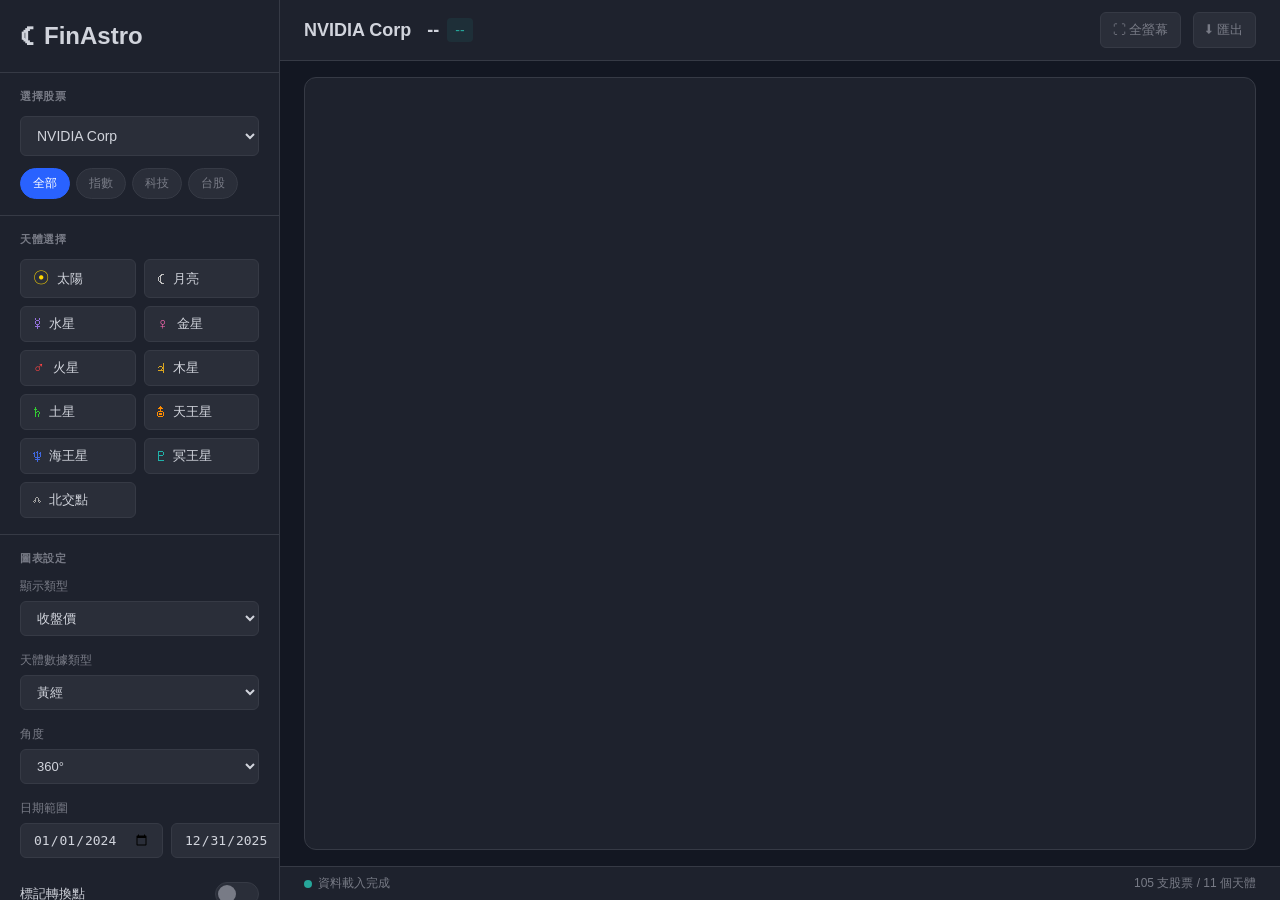
==== v2.html @ 16fbf676 "新增 v2 版本 - 深色金融風格 + 側邊欄佈局 新增檔案: - v2.html - 新版頁面 - static/css/v2.css - 深色主題樣式 - static/js/financescr" ====
<!DOCTYPE html>
<html lang="zh-TW">
<head>
    <meta charset="UTF-8">
    <meta name="viewport" content="width=device-width, initial-scale=1.0">
    <title>FinAstro v2 - 財經星象圖表</title>
    <link rel="stylesheet" href="static/css/v2.css">
    <div id="stored-data"></div>
</head>
<body>
    <!-- 側邊欄 -->
    <aside class="sidebar">
        <!-- Logo -->
        <div class="sidebar-header">
            <div class="logo">
                <span class="logo-icon">&#9790;</span>
                <span>FinAstro</span>
            </div>
        </div>

        <!-- 股票選擇 -->
        <div class="sidebar-section">
            <div class="section-title">選擇股票</div>
            <select class="stock-select" id="stock-select">
                <!-- 動態載入 -->
            </select>
            <div class="category-tabs">
                <span class="category-tab active" data-category="all">全部</span>
                <span class="category-tab" data-category="index">指數</span>
                <span class="category-tab" data-category="tech">科技</span>
                <span class="category-tab" data-category="tw">台股</span>
            </div>
        </div>

        <!-- 天體選擇 -->
        <div class="sidebar-section">
            <div class="section-title">天體選擇</div>
            <div class="body-grid" id="body-list">
                <!-- 動態載入 -->
            </div>
        </div>

        <!-- 圖表設定 -->
        <div class="sidebar-section">
            <div class="section-title">圖表設定</div>

            <div class="setting-group">
                <label class="setting-label">顯示類型</label>
                <select class="setting-select" id="stock-display-type">
                    <!-- 動態載入 -->
                </select>
            </div>

            <div class="setting-group">
                <label class="setting-label">天體數據類型</label>
                <select class="setting-select" id="body-data-type">
                    <!-- 動態載入 -->
                </select>
            </div>

            <div class="setting-group">
                <label class="setting-label">角度</label>
                <select class="setting-select" id="body-angle">
                    <!-- 動態載入 -->
                </select>
            </div>

            <div class="setting-group">
                <label class="setting-label">日期範圍</label>
                <div class="date-range">
                    <input type="date" class="date-input" id="graph_start_date" value="2024-01-01">
                    <input type="date" class="date-input" id="graph_end_date" value="2025-12-31">
                </div>
            </div>

            <div class="toggle-group">
                <span class="toggle-label">標記轉換點</span>
                <label class="toggle-switch">
                    <input type="checkbox" id="show_markers">
                    <span class="toggle-slider"></span>
                </label>
            </div>

            <div class="toggle-group">
                <span class="toggle-label">顯示中文名稱</span>
                <label class="toggle-switch">
                    <input type="checkbox" id="show_text">
                    <span class="toggle-slider"></span>
                </label>
            </div>

            <button class="update-button" id="update-button" type="button" disabled>
                資料讀取中...
            </button>
        </div>
    </aside>

    <!-- 主要內容區 -->
    <main class="main-content">
        <!-- 頂部工具列 -->
        <div class="toolbar">
            <div class="toolbar-left">
                <span class="current-stock" id="current-stock-name">NVIDIA Corp</span>
                <div class="stock-price">
                    <span class="price-value" id="current-price">--</span>
                    <span class="price-change up" id="price-change">--</span>
                </div>
            </div>
            <div class="toolbar-right">
                <button class="toolbar-btn" id="btn-fullscreen">&#x26F6; 全螢幕</button>
                <button class="toolbar-btn" id="btn-export">&#x2B07; 匯出</button>
            </div>
        </div>

        <!-- 圖表容器 -->
        <div class="chart-container">
            <div class="chart-wrapper">
                <div id="graph"></div>
            </div>
        </div>

        <!-- 狀態列 -->
        <div class="status-bar">
            <div class="status-item">
                <span class="status-dot"></span>
                <span id="status-text">準備就緒</span>
            </div>
            <div class="status-item">
                <span id="data-count">105 支股票 / 11 個天體</span>
            </div>
        </div>
    </main>

    <script src="https://cdn.plot.ly/plotly-3.0.1.min.js"></script>
    <script src="static/js/financescript-v2.js"></script>
</body>
</html>
---- static/css/v2.css ----
/* FinAstro v2 - 深色金融風格 */

:root {
    --bg-primary: #131722;
    --bg-secondary: #1e222d;
    --bg-tertiary: #2a2e39;
    --bg-hover: #363a45;
    --text-primary: #d1d4dc;
    --text-secondary: #787b86;
    --text-muted: #5d606b;
    --accent-blue: #2962ff;
    --accent-green: #26a69a;
    --accent-red: #ef5350;
    --border-color: #363a45;
    --shadow: 0 2px 8px rgba(0, 0, 0, 0.3);
}

* {
    margin: 0;
    padding: 0;
    box-sizing: border-box;
}

body {
    font-family: -apple-system, BlinkMacSystemFont, 'Segoe UI', Roboto, 'Helvetica Neue', Arial, sans-serif;
    background-color: var(--bg-primary);
    color: var(--text-primary);
    min-height: 100vh;
    display: flex;
}

/* 側邊欄 */
.sidebar {
    width: 280px;
    min-width: 280px;
    background-color: var(--bg-secondary);
    border-right: 1px solid var(--border-color);
    display: flex;
    flex-direction: column;
    height: 100vh;
    overflow-y: auto;
}

.sidebar-header {
    padding: 20px;
    border-bottom: 1px solid var(--border-color);
}

.logo {
    font-size: 24px;
    font-weight: 700;
    color: var(--text-primary);
    display: flex;
    align-items: center;
    gap: 10px;
}

.logo-icon {
    font-size: 28px;
}

.sidebar-section {
    padding: 16px 20px;
    border-bottom: 1px solid var(--border-color);
}

.section-title {
    font-size: 11px;
    font-weight: 600;
    text-transform: uppercase;
    letter-spacing: 0.5px;
    color: var(--text-secondary);
    margin-bottom: 12px;
}

/* 搜尋框 */
.search-container {
    position: relative;
}

.search-input {
    width: 100%;
    padding: 10px 12px 10px 36px;
    background-color: var(--bg-tertiary);
    border: 1px solid var(--border-color);
    border-radius: 6px;
    color: var(--text-primary);
    font-size: 14px;
    transition: border-color 0.2s, box-shadow 0.2s;
}

.search-input:focus {
    outline: none;
    border-color: var(--accent-blue);
    box-shadow: 0 0 0 2px rgba(41, 98, 255, 0.2);
}

.search-input::placeholder {
    color: var(--text-muted);
}

.search-icon {
    position: absolute;
    left: 12px;
    top: 50%;
    transform: translateY(-50%);
    color: var(--text-muted);
    font-size: 14px;
}

/* 股票選單 */
.stock-select {
    width: 100%;
    padding: 10px 12px;
    background-color: var(--bg-tertiary);
    border: 1px solid var(--border-color);
    border-radius: 6px;
    color: var(--text-primary);
    font-size: 14px;
    cursor: pointer;
    transition: border-color 0.2s;
}

.stock-select:hover {
    border-color: var(--text-secondary);
}

.stock-select:focus {
    outline: none;
    border-color: var(--accent-blue);
}

.stock-select option {
    background-color: var(--bg-secondary);
    color: var(--text-primary);
    padding: 8px;
}

/* 分類標籤 */
.category-tabs {
    display: flex;
    flex-wrap: wrap;
    gap: 6px;
    margin-top: 12px;
}

.category-tab {
    padding: 6px 12px;
    background-color: var(--bg-tertiary);
    border: 1px solid var(--border-color);
    border-radius: 16px;
    font-size: 12px;
    color: var(--text-secondary);
    cursor: pointer;
    transition: all 0.2s;
}

.category-tab:hover {
    background-color: var(--bg-hover);
    color: var(--text-primary);
}

.category-tab.active {
    background-color: var(--accent-blue);
    border-color: var(--accent-blue);
    color: white;
}

/* 天體選擇 */
.body-grid {
    display: grid;
    grid-template-columns: repeat(2, 1fr);
    gap: 8px;
}

.body-item {
    display: flex;
    align-items: center;
    gap: 8px;
    padding: 8px 12px;
    background-color: var(--bg-tertiary);
    border: 1px solid var(--border-color);
    border-radius: 6px;
    cursor: pointer;
    transition: all 0.2s;
}

.body-item:hover {
    background-color: var(--bg-hover);
}

.body-item.selected {
    border-color: var(--accent-blue);
    background-color: rgba(41, 98, 255, 0.1);
}

.body-checkbox {
    display: none;
}

.body-icon {
    font-size: 16px;
}

.body-name {
    font-size: 13px;
    color: var(--text-primary);
}

/* 設定選項 */
.setting-group {
    margin-bottom: 16px;
}

.setting-label {
    display: block;
    font-size: 12px;
    color: var(--text-secondary);
    margin-bottom: 6px;
}

.setting-select {
    width: 100%;
    padding: 8px 12px;
    background-color: var(--bg-tertiary);
    border: 1px solid var(--border-color);
    border-radius: 6px;
    color: var(--text-primary);
    font-size: 13px;
    cursor: pointer;
}

.setting-select:focus {
    outline: none;
    border-color: var(--accent-blue);
}

/* 日期選擇器 */
.date-range {
    display: flex;
    gap: 8px;
}

.date-input {
    flex: 1;
    padding: 8px 12px;
    background-color: var(--bg-tertiary);
    border: 1px solid var(--border-color);
    border-radius: 6px;
    color: var(--text-primary);
    font-size: 13px;
}

.date-input:focus {
    outline: none;
    border-color: var(--accent-blue);
}

/* Toggle 開關 */
.toggle-group {
    display: flex;
    align-items: center;
    justify-content: space-between;
    padding: 8px 0;
}

.toggle-label {
    font-size: 13px;
    color: var(--text-primary);
}

.toggle-switch {
    position: relative;
    width: 44px;
    height: 24px;
}

.toggle-switch input {
    opacity: 0;
    width: 0;
    height: 0;
}

.toggle-slider {
    position: absolute;
    cursor: pointer;
    top: 0;
    left: 0;
    right: 0;
    bottom: 0;
    background-color: var(--bg-tertiary);
    border: 1px solid var(--border-color);
    border-radius: 24px;
    transition: 0.3s;
}

.toggle-slider:before {
    position: absolute;
    content: "";
    height: 18px;
    width: 18px;
    left: 2px;
    bottom: 2px;
    background-color: var(--text-secondary);
    border-radius: 50%;
    transition: 0.3s;
}

input:checked + .toggle-slider {
    background-color: var(--accent-blue);
    border-color: var(--accent-blue);
}

input:checked + .toggle-slider:before {
    transform: translateX(20px);
    background-color: white;
}

/* 更新按鈕 */
.update-button {
    width: 100%;
    padding: 14px;
    background: linear-gradient(135deg, var(--accent-blue), #1e88e5);
    border: none;
    border-radius: 8px;
    color: white;
    font-size: 15px;
    font-weight: 600;
    cursor: pointer;
    transition: all 0.2s;
    margin-top: 8px;
}

.update-button:hover {
    background: linear-gradient(135deg, #1e88e5, var(--accent-blue));
    transform: translateY(-1px);
    box-shadow: 0 4px 12px rgba(41, 98, 255, 0.3);
}

.update-button:active {
    transform: translateY(0);
}

.update-button:disabled {
    background: var(--bg-tertiary);
    color: var(--text-muted);
    cursor: not-allowed;
    transform: none;
    box-shadow: none;
}

/* 主要內容區 */
.main-content {
    flex: 1;
    display: flex;
    flex-direction: column;
    height: 100vh;
    overflow: hidden;
}

/* 頂部工具列 */
.toolbar {
    display: flex;
    align-items: center;
    justify-content: space-between;
    padding: 12px 24px;
    background-color: var(--bg-secondary);
    border-bottom: 1px solid var(--border-color);
}

.toolbar-left {
    display: flex;
    align-items: center;
    gap: 16px;
}

.current-stock {
    font-size: 18px;
    font-weight: 600;
    color: var(--text-primary);
}

.stock-price {
    display: flex;
    align-items: center;
    gap: 8px;
}

.price-value {
    font-size: 18px;
    font-weight: 600;
}

.price-change {
    font-size: 14px;
    padding: 4px 8px;
    border-radius: 4px;
}

.price-change.up {
    color: var(--accent-green);
    background-color: rgba(38, 166, 154, 0.1);
}

.price-change.down {
    color: var(--accent-red);
    background-color: rgba(239, 83, 80, 0.1);
}

.toolbar-right {
    display: flex;
    align-items: center;
    gap: 12px;
}

.toolbar-btn {
    padding: 8px 12px;
    background-color: var(--bg-tertiary);
    border: 1px solid var(--border-color);
    border-radius: 6px;
    color: var(--text-secondary);
    font-size: 13px;
    cursor: pointer;
    transition: all 0.2s;
}

.toolbar-btn:hover {
    background-color: var(--bg-hover);
    color: var(--text-primary);
}

/* 圖表區域 */
.chart-container {
    flex: 1;
    padding: 16px 24px;
    display: flex;
    flex-direction: column;
}

.chart-wrapper {
    flex: 1;
    background-color: var(--bg-secondary);
    border-radius: 12px;
    border: 1px solid var(--border-color);
    overflow: hidden;
}

#graph {
    width: 100%;
    height: 100%;
}

/* 底部狀態列 */
.status-bar {
    display: flex;
    align-items: center;
    justify-content: space-between;
    padding: 8px 24px;
    background-color: var(--bg-secondary);
    border-top: 1px solid var(--border-color);
    font-size: 12px;
    color: var(--text-secondary);
}

.status-item {
    display: flex;
    align-items: center;
    gap: 6px;
}

.status-dot {
    width: 8px;
    height: 8px;
    border-radius: 50%;
    background-color: var(--accent-green);
}

/* 響應式設計 */
@media (max-width: 1024px) {
    .sidebar {
        width: 260px;
        min-width: 260px;
    }
}

@media (max-width: 768px) {
    body {
        flex-direction: column;
    }

    .sidebar {
        width: 100%;
        min-width: 100%;
        height: auto;
        max-height: 50vh;
        border-right: none;
        border-bottom: 1px solid var(--border-color);
    }

    .main-content {
        height: auto;
        flex: 1;
    }

    .body-grid {
        grid-template-columns: repeat(3, 1fr);
    }
}

/* Plotly 圖表深色主題覆蓋 */
.js-plotly-plot .plotly .modebar {
    background-color: transparent !important;
}

.js-plotly-plot .plotly .modebar-btn {
    color: var(--text-secondary) !important;
}

.js-plotly-plot .plotly .modebar-btn:hover {
    color: var(--text-primary) !important;
}
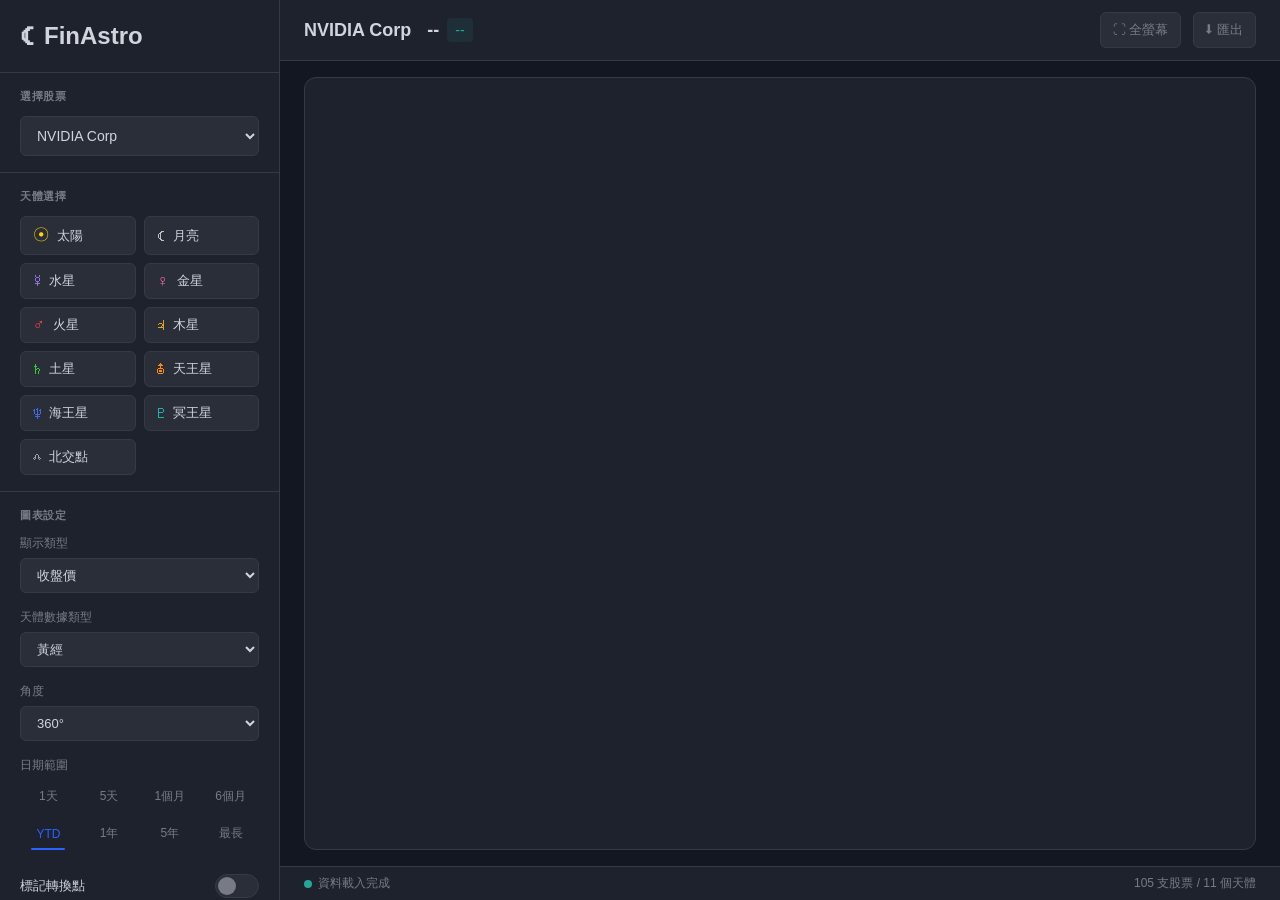
==== commit 486ddff7: "修復 v2 版本 UI 問題 修復項目: - 移除有問題的分類標籤按鈕 (全部/指數/科技/台股) - 日期範圍改為 Google Finance 風格快捷按鈕   - 1天、5天、1個月、6個月、Y" ====
--- a/v2.html
+++ b/v2.html
@@ -24,12 +24,6 @@
             <select class="stock-select" id="stock-select">
                 <!-- 動態載入 -->
             </select>
-            <div class="category-tabs">
-                <span class="category-tab active" data-category="all">全部</span>
-                <span class="category-tab" data-category="index">指數</span>
-                <span class="category-tab" data-category="tech">科技</span>
-                <span class="category-tab" data-category="tw">台股</span>
-            </div>
         </div>
 
         <!-- 天體選擇 -->
@@ -67,10 +61,18 @@
 
             <div class="setting-group">
                 <label class="setting-label">日期範圍</label>
-                <div class="date-range">
-                    <input type="date" class="date-input" id="graph_start_date" value="2024-01-01">
-                    <input type="date" class="date-input" id="graph_end_date" value="2025-12-31">
+                <div class="date-quick-btns" id="date-quick-btns">
+                    <button class="date-btn" data-range="1d">1天</button>
+                    <button class="date-btn" data-range="5d">5天</button>
+                    <button class="date-btn" data-range="1m">1個月</button>
+                    <button class="date-btn" data-range="6m">6個月</button>
+                    <button class="date-btn active" data-range="ytd">YTD</button>
+                    <button class="date-btn" data-range="1y">1年</button>
+                    <button class="date-btn" data-range="5y">5年</button>
+                    <button class="date-btn" data-range="max">最長</button>
                 </div>
+                <input type="hidden" id="graph_start_date" value="2024-01-01">
+                <input type="hidden" id="graph_end_date" value="2025-12-31">
             </div>
 
             <div class="toggle-group">
--- a/static/css/v2.css
+++ b/static/css/v2.css
@@ -235,25 +235,49 @@
     border-color: var(--accent-blue);
 }
 
-/* 日期選擇器 */
-.date-range {
-    display: flex;
-    gap: 8px;
-}
-
-.date-input {
+/* 日期快捷按鈕 (Google Finance 風格) */
+.date-quick-btns {
+    display: flex;
+    flex-wrap: wrap;
+    gap: 4px;
+}
+
+.date-btn {
     flex: 1;
-    padding: 8px 12px;
-    background-color: var(--bg-tertiary);
-    border: 1px solid var(--border-color);
-    border-radius: 6px;
-    color: var(--text-primary);
-    font-size: 13px;
-}
-
-.date-input:focus {
-    outline: none;
-    border-color: var(--accent-blue);
+    min-width: calc(25% - 3px);
+    padding: 8px 4px;
+    background-color: transparent;
+    border: none;
+    border-radius: 4px;
+    color: var(--text-secondary);
+    font-size: 12px;
+    font-weight: 500;
+    cursor: pointer;
+    transition: all 0.2s;
+    text-align: center;
+}
+
+.date-btn:hover {
+    background-color: var(--bg-tertiary);
+    color: var(--text-primary);
+}
+
+.date-btn.active {
+    color: var(--accent-blue);
+    background-color: transparent;
+    position: relative;
+}
+
+.date-btn.active::after {
+    content: '';
+    position: absolute;
+    bottom: 0;
+    left: 50%;
+    transform: translateX(-50%);
+    width: 60%;
+    height: 2px;
+    background-color: var(--accent-blue);
+    border-radius: 1px;
 }
 
 /* Toggle 開關 */
